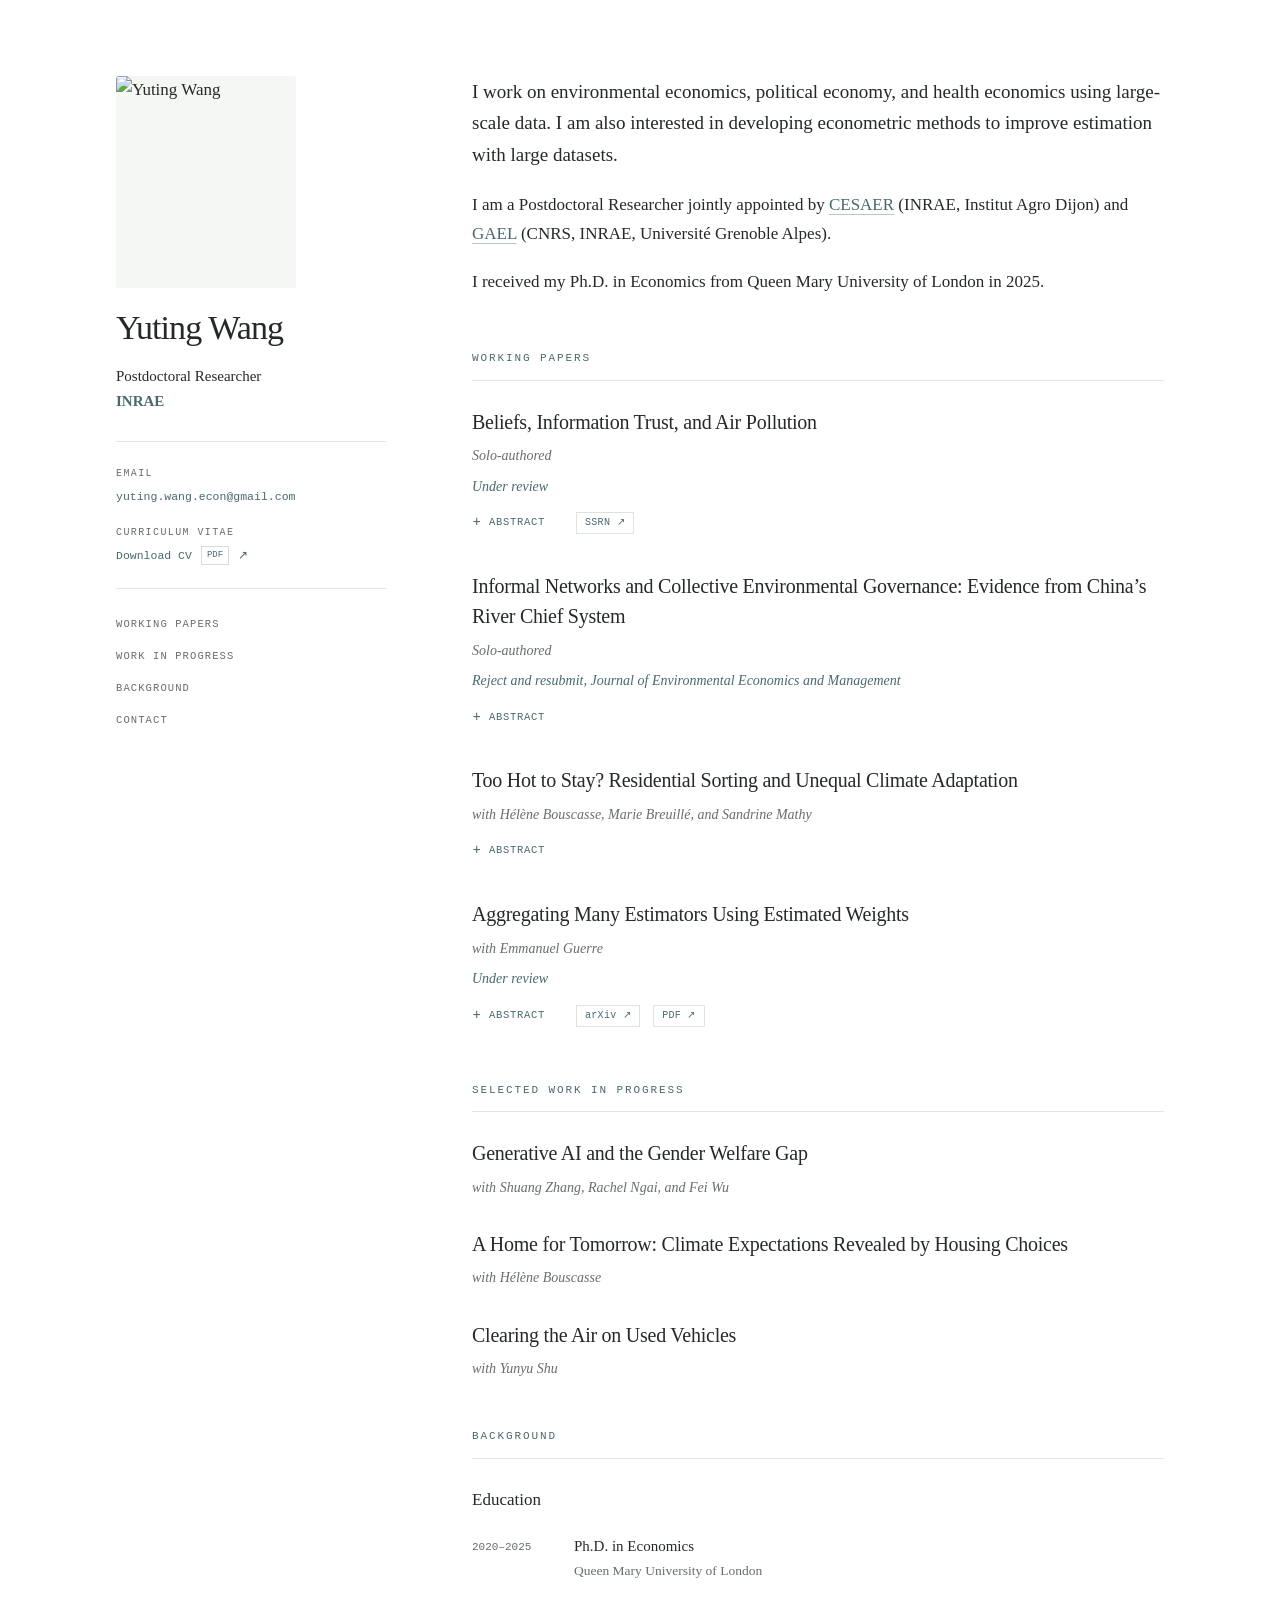
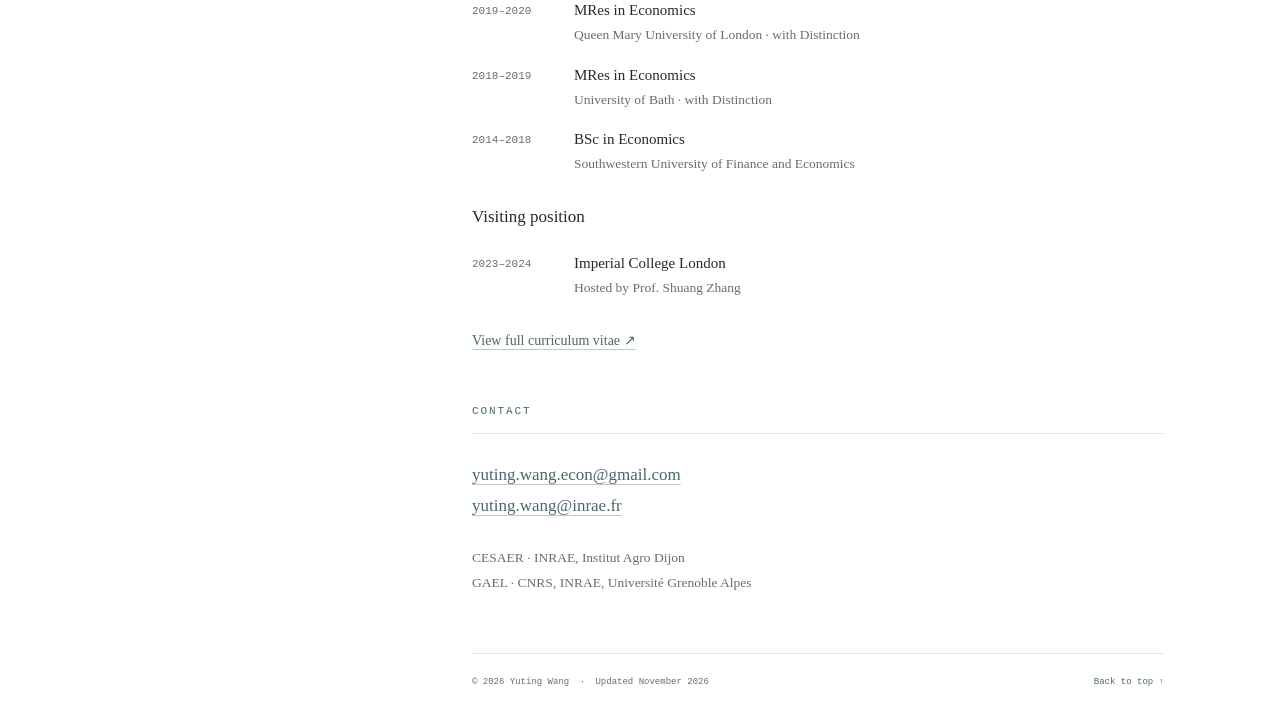
==== index.html @ bf51385b "Add files via upload" ====
<!doctype html>
<html lang="en">
<head>
  <meta charset="utf-8">
  <meta name="viewport" content="width=device-width, initial-scale=1">
  <meta name="description" content="Yuting Wang is a postdoctoral researcher at CESAER and GAEL. Research in environmental economics, health economics, political economy, and applied econometrics.">
  <meta name="author" content="Yuting Wang">
  <meta name="theme-color" content="#ffffff">
  <meta property="og:type" content="website">
  <meta property="og:title" content="Yuting Wang | Economist">
  <meta property="og:description" content="Environmental economics, health economics, political economy, and applied econometrics. Research and curriculum vitae.">
  <title>Yuting Wang | Economist</title>
  <link rel="icon" href="assets/favicon.svg" type="image/svg+xml">
  <link rel="stylesheet" href="styles.css">
</head>
<body>
  <a class="skip-link" href="#main">Skip to content</a>

  <div class="page" id="top">
    <header class="profile">
      <div class="identity">
        <img class="portrait" src="assets/yuting-wang.jpg" alt="Yuting Wang" width="180" height="212" fetchpriority="high">
        <div class="identity-text">
          <h1>Yuting Wang</h1>
          <p class="position">Postdoctoral Researcher</p>
          <p class="affiliations"><a href="https://www.inrae.fr/en">INRAE</a></p>
        </div>
      </div>

      <dl class="profile-links">
        <div>
          <dt>Email</dt>
          <dd><a href="mailto:yuting.wang.econ@gmail.com">yuting.wang.econ@gmail.com</a></dd>
        </div>
        <div>
          <dt>Curriculum vitae</dt>
          <dd><a class="cv-link" href="assets/CV_YW.pdf" download="Yuting_Wang_CV.pdf">Download CV <span class="file-type">PDF</span> <span aria-hidden="true">↗</span></a></dd>
        </div>
      </dl>

      <nav class="section-nav" aria-label="Main navigation">
        <a href="#papers">Working papers</a>
        <a href="#progress">Work in progress</a>
        <a href="#background">Background</a>
        <a href="#contact">Contact</a>
      </nav>
    </header>

    <main id="main" tabindex="-1">
      <section class="introduction" aria-label="About">
        <p class="intro-lead">I work on environmental economics, political economy, and health economics using large-scale data. I am also interested in developing econometric methods to improve estimation with large datasets.</p>
        <p>I am a Postdoctoral Researcher jointly appointed by <a href="https://cesaer.dijon.hub.inrae.fr/">CESAER</a> (INRAE, Institut Agro Dijon) and <a href="https://gael.univ-grenoble-alpes.fr/en">GAEL</a> (CNRS, INRAE, Université Grenoble Alpes).</p>
        <p>I received my Ph.D. in Economics from Queen Mary University of London in 2025.</p>
      </section>

      <section class="content-section" id="papers" aria-labelledby="papers-title">
        <h2 id="papers-title">Working papers</h2>

        <article class="paper" aria-labelledby="beliefs-title">
          <h3 id="beliefs-title">Beliefs, Information Trust, and Air Pollution</h3>
          <p class="coauthors">Solo-authored</p>
          <p class="paper-note">Under review</p>
          <div class="paper-actions">
            <details class="abstract">
              <summary aria-label="Abstract: Beliefs, Information Trust, and Air Pollution"><span class="disclosure-icon" aria-hidden="true"></span>Abstract</summary>
              <div class="abstract-body">
                <p>This paper examines how the quality of disclosures shapes public trust in official data. Using emission records from Waste-to-Energy plants in China and housing data from 92 cities, I estimate pollution beliefs through a residential sorting model. Households perceive higher and more uncertain emissions when records are flawed, despite technical explanations of the flaws. There is limited evidence of manipulation by plants, suggesting fundamental distrust. The estimated household annual willingness to pay for a one-percentage-point increase in the share of valid emission records is $1.23. The results show that low-quality disclosure discounts the value of information and erodes information trust.</p>
              </div>
            </details>
            <a class="paper-resource" href="https://papers.ssrn.com/sol3/papers.cfm?abstract_id=5648090" aria-label="Beliefs, Information Trust, and Air Pollution on SSRN">SSRN <span aria-hidden="true">↗</span></a>
          </div>
        </article>

        <article class="paper" aria-labelledby="networks-title">
          <h3 id="networks-title">Informal Networks and Collective Environmental Governance: Evidence from China’s River Chief System</h3>
          <p class="coauthors">Solo-authored</p>
          <p class="paper-note">Reject and resubmit, <em>Journal of Environmental Economics and Management</em></p>
          <div class="paper-actions">
            <details class="abstract">
              <summary aria-label="Abstract: Informal Networks and Collective Environmental Governance"><span class="disclosure-icon" aria-hidden="true"></span>Abstract</summary>
              <div class="abstract-body">
                <p>This paper examines how informal networks affect collective environmental governance when local officials are responsible for shared natural resources. I develop a tournament framework in which officials are evaluated on relative performance while facing cross-jurisdictional spillovers in collective effort. The model shows that placing greater weight on collective performance can increase collective effort provision, but that this effect may be distorted by informal ties among implementing officials. I test these predictions using China’s River Chief System, a nationwide water governance reform that assigns officials responsibility for water quality and emphasizes coordination across administrative borders. Combining firm-level pollution records with biographical data on River Chiefs in the Pearl River Basin, I find that the reform reduces water pollution, with larger effects near jurisdictional boundaries. Vertical work ties between city and provincial River Chiefs amplify this pollution-reducing effect and are associated with greater policy effort. By contrast, horizontal hometown and college ties among neighboring city River Chiefs weaken the reform’s effectiveness and are negatively associated with cross-border policy effort, especially among officials with stronger promotion incentives. The results show that collective accountability can partially internalize transboundary environmental externalities, but its effectiveness remains constrained by relative-ranking evaluation.</p>
              </div>
            </details>
          </div>
        </article>

        <article class="paper" aria-labelledby="heatwaves-title">
          <h3 id="heatwaves-title">Too Hot to Stay? Residential Sorting and Unequal Climate Adaptation</h3>
          <p class="coauthors">with <a href="https://sites.google.com/view/helene-bouscasse/accueil?authuser=0">Hélène Bouscasse</a>, <a href="https://sites.google.com/site/breuillemarie/">Marie Breuillé</a>, and <a href="https://gael.univ-grenoble-alpes.fr/en/sandrine-mathy">Sandrine Mathy</a></p>
          <div class="paper-actions">
            <details class="abstract">
              <summary aria-label="Abstract: Too Hot to Stay?"><span class="disclosure-icon" aria-hidden="true"></span>Abstract</summary>
              <div class="abstract-body">
                <p>We study whether residential mobility is an effective margin of adaptation to extreme heat and who benefits. Using French administrative microdata linked to fine scale temperature records, we estimate the causal impact of heatwaves on migration. One additional heatwave day leads to a 0.5 percentage point higher overall likelihood of migration to cooler municipalities. Responses are strongest for short distance moves and moves preserving workplaces, and most moves are between municipalities with similar residential environments. Relocation yields substantial and persistent reductions in exposure, with similar gains across groups among movers. Unequal mobility drives inequality in benefits, as the most responsive 20% of households capture over 40% of gains.</p>
              </div>
            </details>
          </div>
        </article>

        <article class="paper" aria-labelledby="estimators-title">
          <h3 id="estimators-title">Aggregating Many Estimators Using Estimated Weights</h3>
          <p class="coauthors">with <a href="https://eoguerre.github.io/">Emmanuel Guerre</a></p>
          <p class="paper-note">Under review</p>
          <div class="paper-actions">
            <details class="abstract">
              <summary aria-label="Abstract: Aggregating Many Estimators Using Estimated Weights"><span class="disclosure-icon" aria-hidden="true"></span>Abstract</summary>
              <div class="abstract-body">
                <p>Consider an increasing number of consistent estimators to be averaged when only estimated weights are available. The underlying parameter of interest can be identical across estimators (homogeneity) or not (heterogeneity). The contribution of the paper is threefold. First, it is shown that the interaction of the estimated weights with the estimators can generate specific bias terms. This constrains the number of estimators that can be aggregated when weight estimation is ignored in inference. Second, the paper proposes estimated adaptive weights, which allow for standard Gaussian inference in a uniform manner and are asymptotically optimal both under homogeneity and heterogeneity. Third, conditions ensuring the validity of the Cochran (1937) Q test of homogeneity with estimated variance are given.</p>
              </div>
            </details>
            <a class="paper-resource" href="https://arxiv.org/abs/2609.19415" aria-label="Aggregating Many Estimators Using Estimated Weights on arXiv">arXiv <span aria-hidden="true">↗</span></a>
            <a class="paper-resource" href="https://arxiv.org/pdf/2609.19415" aria-label="PDF: Aggregating Many Estimators Using Estimated Weights">PDF <span aria-hidden="true">↗</span></a>
          </div>
        </article>
      </section>

      <section class="content-section" id="progress" aria-labelledby="progress-title">
        <h2 id="progress-title">Selected work in progress</h2>
        <article class="paper">
          <h3>Generative AI and the Gender Welfare Gap</h3>
          <p class="coauthors">with <a href="https://sites.google.com/view/shuangzhang">Shuang Zhang</a>, <a href="https://sites.google.com/view/rachelngai/home">Rachel Ngai</a>, and <a href="https://en.saif.sjtu.edu.cn/faculty-research/wu-fei">Fei Wu</a></p>
        </article>
        <article class="paper">
          <h3>A Home for Tomorrow: Climate Expectations Revealed by Housing Choices</h3>
          <p class="coauthors">with <a href="https://sites.google.com/view/helene-bouscasse/accueil?authuser=0">Hélène Bouscasse</a></p>
        </article>
        <article class="paper">
          <h3>Clearing the Air on Used Vehicles</h3>
          <p class="coauthors">with <a href="https://www.yunyu-shu.com/research/">Yunyu Shu</a></p>
        </article>
      </section>

      <section class="content-section" id="background" aria-labelledby="background-title">
        <h2 id="background-title">Background</h2>
        <h3 class="subsection-title">Education</h3>
        <dl class="education-list">
          <div><dt>2020–2025</dt><dd><strong>Ph.D. in Economics</strong><span>Queen Mary University of London</span></dd></div>
          <div><dt>2019–2020</dt><dd><strong>MRes in Economics</strong><span>Queen Mary University of London · with Distinction</span></dd></div>
          <div><dt>2018–2019</dt><dd><strong>MRes in Economics</strong><span>University of Bath · with Distinction</span></dd></div>
          <div><dt>2014–2018</dt><dd><strong>BSc in Economics</strong><span>Southwestern University of Finance and Economics</span></dd></div>
        </dl>
        <h3 class="subsection-title">Visiting position</h3>
        <dl class="education-list">
          <div><dt>2023–2024</dt><dd><strong>Imperial College London</strong><span>Hosted by Prof. Shuang Zhang</span></dd></div>
        </dl>
        <a class="text-link" href="assets/CV_YW.pdf">View full curriculum vitae <span aria-hidden="true">↗</span></a>
      </section>

      <section class="content-section contact-section" id="contact" aria-labelledby="contact-title">
        <h2 id="contact-title">Contact</h2>
        <address>
          <a href="mailto:yuting.wang.econ@gmail.com">yuting.wang.econ@gmail.com</a>
          <a href="mailto:yuting.wang@inrae.fr">yuting.wang@inrae.fr</a>
        </address>
        <p class="contact-affiliations"><a href="https://cesaer.dijon.hub.inrae.fr/">CESAER · INRAE, Institut Agro Dijon</a><br><a href="https://gael.univ-grenoble-alpes.fr/en">GAEL · CNRS, INRAE, Université Grenoble Alpes</a></p>
      </section>

      <footer>
        <p>© 2026 Yuting Wang <span class="footer-dot" aria-hidden="true">·</span> <span>Updated November 2026</span></p>
        <a href="#top">Back to top <span aria-hidden="true">↑</span></a>
      </footer>
    </main>
  </div>
</body>
</html>
---- styles.css ----
/* A build-free academic website. All fonts are available on the visitor's device. */
:root {
  color-scheme: light;
  --ink: #252a27;
  --muted: #686e69;
  --accent: #49696d;
  --line: #e3e7e3;
  --wash: #f5f7f4;
  --serif: Georgia, "Times New Roman", serif;
  --mono: "SFMono-Regular", Consolas, "Liberation Mono", monospace;
}

* { box-sizing: border-box; }
html { scroll-behavior: smooth; scroll-padding-top: 2rem; }
body {
  margin: 0;
  background: #fff;
  color: var(--ink);
  font-family: var(--serif);
  font-size: 17px;
  line-height: 1.7;
  -webkit-font-smoothing: antialiased;
}
::selection { background: #dce8df; color: #183b2c; }
a {
  color: var(--accent);
  text-decoration-thickness: 1px;
  text-underline-offset: 4px;
}
a:hover { color: #183b2c; }
a:focus-visible, summary:focus-visible {
  outline: 2px solid var(--accent);
  outline-offset: 5px;
  border-radius: 1px;
}
p { margin: 0 0 1.1em; }
h1, h2, h3 { margin: 0; }
img { display: block; max-width: 100%; }
.skip-link {
  position: fixed;
  top: 12px;
  left: 12px;
  z-index: 10;
  padding: 8px 16px;
  background: var(--ink);
  color: white;
  transform: translateY(-180%);
}
.skip-link:focus { transform: translateY(0); color: white; }
.page {
  max-width: 1136px;
  margin: 0 auto;
  padding: 76px 44px 32px;
  display: grid;
  grid-template-columns: 270px minmax(0, 1fr);
  column-gap: 86px;
  align-items: start;
}
.profile { position: sticky; top: 48px; }
.portrait {
  width: 180px;
  height: 212px;
  object-fit: cover;
  object-position: center;
  border-radius: 3px;
  background: var(--wash);
}
h1 { margin: 20px 0 9px; font-size: 34px; line-height: 1.2; font-weight: 500; letter-spacing: -.9px; }
.position { margin: 15px 0 0; font-size: 15px; }
.affiliations { margin: 0; font-size: 15px; }
.affiliations a { font-weight: 600; text-decoration: none; }
.affiliations a:hover { text-decoration: underline; }
.affiliations span { color: var(--muted); padding: 0 3px; }
.profile-links {
  margin: 26px 0 0;
  padding: 22px 0;
  border-top: 1px solid var(--line);
  border-bottom: 1px solid var(--line);
  font-family: var(--mono);
  font-size: 11.5px;
  line-height: 1.9;
}
.profile-links div + div { margin-top: 15px; }
.profile-links dt { font-size: 10px; letter-spacing: 1.4px; text-transform: uppercase; color: var(--muted); }
.profile-links dd { margin: 3px 0 0; overflow-wrap: anywhere; }
.profile-links a { text-decoration: none; }
.profile-links a:hover { text-decoration: underline; }
.cv-link { display: inline-flex; align-items: center; gap: 9px; }
.file-type { padding: 0 5px; font-size: 9px; line-height: 1.8; border: 1px solid #d4ded7; }
.section-nav { display: grid; margin-top: 21px; gap: 2px; }
.section-nav a {
  width: fit-content;
  padding: 7px 0;
  font-family: var(--mono);
  font-size: 10.5px;
  line-height: 1.5;
  letter-spacing: 1.1px;
  text-transform: uppercase;
  text-decoration: none;
  color: var(--muted);
}
.section-nav a:hover, .section-nav a:focus-visible { color: var(--accent); text-decoration: underline; text-underline-offset: 6px; }
main { min-width: 0; }
main:focus { outline: none; }
.introduction { margin-bottom: 54px; }
.intro-lead { margin-bottom: 21px; font-size: 19px; line-height: 1.65; }
.introduction p:last-child { margin-bottom: 0; }
.introduction a { text-decoration-color: #b9c9bf; }
.content-section { scroll-margin-top: 32px; margin-top: 48px; }
.content-section h2 {
  padding-bottom: 13px;
  margin-bottom: 27px;
  border-bottom: 1px solid var(--line);
  font-family: var(--mono);
  color: var(--accent);
  font-size: 11px;
  line-height: 1.5;
  font-weight: 400;
  letter-spacing: 1.9px;
  text-transform: uppercase;
}
.paper + .paper { margin-top: 31px; }
.paper h3 { font-size: 20px; line-height: 1.48; font-weight: 400; letter-spacing: -.25px; text-wrap: pretty; }
.paper-note { margin: 7px 0 0; color: var(--accent); font-size: 14px; font-style: italic; }
.coauthors { margin: 7px 0 0; color: var(--muted); font-size: 14px; line-height: 1.65; font-style: italic; }
.coauthors a { color: inherit; text-decoration: none; }
.coauthors a:hover { color: var(--accent); text-decoration: underline; }
.paper-actions {
  display: grid;
  grid-template-columns: 91px max-content max-content minmax(0, 1fr);
  gap: 0 13px;
  align-items: start;
  margin-top: 7px;
}
.abstract { display: block; grid-column: 1 / -1; grid-row: 1; min-width: 0; }
.abstract summary {
  display: inline-flex;
  align-items: center;
  gap: 7px;
  min-height: 36px;
  width: fit-content;
  cursor: pointer;
  list-style: none;
  color: var(--accent);
  font-family: var(--mono);
  font-size: 10.5px;
  text-transform: uppercase;
  letter-spacing: .7px;
}
.abstract summary::-webkit-details-marker { display: none; }
.abstract summary:hover { color: #183b2c; text-decoration: underline; text-underline-offset: 5px; }
.disclosure-icon { display: inline-grid; place-items: center; width: 10px; font-size: 14px; }
.disclosure-icon::before { content: "+"; }
.abstract[open] .disclosure-icon::before { content: "−"; }
.abstract-body {
  margin: 10px 0 2px;
  padding: 15px 20px;
  border-left: 2px solid #bdcec1;
  background: var(--wash);
  font-size: 15px;
  line-height: 1.8;
  color: #424a44;
}
.abstract-body p { margin: 0; }
.paper-resource {
  grid-column: 2;
  grid-row: 1;
  align-self: start;
  margin-top: 7px;
  padding: 2px 8px;
  border: 1px solid #dce4de;
  font-family: var(--mono);
  font-size: 10px;
  line-height: 1.6;
  letter-spacing: .3px;
  text-decoration: none;
}
.paper-resource + .paper-resource { grid-column: 3; }
.paper-resource:hover { border-color: var(--accent); background: var(--wash); }
.section-intro { margin: -1px 0 21px; font-size: 15.5px; line-height: 1.6; }
.teaching-list { margin: 0; padding: 0; list-style: none; }
.teaching-list li {
  display: grid;
  grid-template-columns: minmax(0, 1fr) max-content;
  align-items: baseline;
  gap: 18px;
  padding: 10px 0;
  border-bottom: 1px solid #eef0ed;
  font-size: 15px;
  line-height: 1.6;
}
.teaching-list li:last-child { border-bottom: 0; }
.years { color: var(--muted); font-family: var(--mono); font-size: 10.5px; white-space: nowrap; }
.subsection-title { margin: 0 0 19px; font-size: 17px; font-weight: 400; }
.education-list { margin: 0 0 28px; }
.education-list > div { display: grid; grid-template-columns: 90px minmax(0, 1fr); gap: 12px; margin-top: 17px; }
.education-list dt { padding-top: 4px; font-family: var(--mono); font-size: 11px; color: var(--muted); }
.education-list dd { margin: 0; font-size: 15px; line-height: 1.6; }
.education-list strong { display: block; font-weight: 400; }
.education-list dd span { display: block; margin-top: 2px; font-size: 13.5px; color: var(--muted); }
.text-link { font-size: 14px; text-decoration-color: #bdcec1; }
address { display: grid; gap: 2px; font-style: normal; font-size: 17px; overflow-wrap: anywhere; }
address a { width: fit-content; text-decoration-color: #bdcec1; }
.contact-affiliations { margin: 24px 0 0; font-size: 13.5px; line-height: 1.9; color: var(--muted); }
.contact-affiliations a { color: inherit; text-decoration: none; }
.contact-affiliations a:hover { text-decoration: underline; color: var(--accent); }
footer {
  display: flex;
  align-items: baseline;
  justify-content: space-between;
  gap: 14px;
  margin-top: 57px;
  padding-top: 20px;
  border-top: 1px solid var(--line);
  font-family: var(--mono);
  font-size: 9px;
  line-height: 1.9;
  color: var(--muted);
}
footer p { margin: 0; }
.footer-dot { margin: 0 5px; }
footer a { white-space: nowrap; text-decoration: none; }

@media (min-width: 1400px) {
  .page { padding-top: 88px; }
}
@media (max-width: 1000px) {
  .page { grid-template-columns: 225px minmax(0, 1fr); gap: 52px; padding: 56px 36px 28px; }
  .profile-links { font-size: 10.5px; }
  .paper h3 { font-size: 19px; }
  .teaching-list li { grid-template-columns: 1fr; gap: 3px; }
  footer { flex-wrap: wrap; }
}
@media (max-width: 760px) {
  html { scroll-padding-top: 20px; }
  .page { display: block; max-width: 660px; padding: 34px 25px 25px; }
  .profile { position: static; margin-bottom: 38px; }
  .identity { display: flex; align-items: center; gap: 24px; }
  .portrait { width: 108px; height: 127px; flex: 0 0 auto; }
  h1 { margin: 0 0 7px; font-size: 32px; }
  .position { margin: 9px 0 0; font-size: 14px; }
  .affiliations { font-size: 14px; }
  .profile-links { display: flex; flex-wrap: wrap; gap: 15px 28px; margin-top: 24px; padding: 17px 0; font-size: 11px; }
  .profile-links div + div { margin: 0; }
  .section-nav { display: flex; flex-wrap: wrap; gap: 3px 20px; margin-top: 13px; }
  .section-nav a { min-height: 38px; display: inline-flex; align-items: center; font-size: 10px; }
  .introduction { margin-bottom: 38px; }
  .intro-lead { font-size: 19px; }
  .content-section { margin-top: 40px; }
  .content-section h2 { margin-bottom: 23px; }
  .paper h3 { font-size: 20px; }
  .paper + .paper { margin-top: 28px; }
  .teaching-list li { grid-template-columns: minmax(0, 1fr) max-content; gap: 16px; }
  footer { margin-top: 42px; }
}
@media (max-width: 420px) {
  body { font-size: 16px; }
  .page { padding: 27px 21px 22px; }
  .identity { gap: 19px; }
  .portrait { width: 91px; height: 108px; }
  h1 { font-size: 29px; }
  .position, .affiliations { font-size: 12.5px; }
  .profile-links { gap: 13px 24px; }
  .profile-links dd { margin-top: 1px; }
  .section-nav { column-gap: 18px; }
  .section-nav a { font-size: 9.5px; }
  .paper h3 { font-size: 19px; }
  .paper-actions { gap: 0 11px; }
  .abstract-body { padding: 12px 15px; font-size: 14px; }
  .teaching-list li { grid-template-columns: 1fr; gap: 3px; }
  .education-list > div { grid-template-columns: 76px minmax(0, 1fr); gap: 8px; }
  .education-list dt { font-size: 10px; }
  address { font-size: 15px; }
}
@media (prefers-reduced-motion: reduce) {
  html { scroll-behavior: auto; }
}
@media print {
  @page { margin: 18mm; }
  body { font-size: 11pt; line-height: 1.5; }
  .page { display: block; max-width: none; padding: 0; }
  .profile { position: static; margin-bottom: 24px; }
  .portrait, .section-nav, .skip-link, .profile-links, footer a { display: none; }
  h1 { margin: 0 0 5px; font-size: 25pt; }
  .position { margin-top: 0; }
  .introduction { margin-bottom: 24px; }
  .intro-lead { font-size: 13pt; }
  .content-section { margin-top: 28px; }
  .content-section h2 { break-after: avoid; }
  .paper h3 { font-size: 13pt; break-after: avoid; }
  .paper + .paper { margin-top: 20px; }
  .paper-actions { display: block; }
  .abstract, .abstract-body { display: block; }
  .abstract::details-content { content-visibility: visible; }
  .abstract summary { display: none; }
  .abstract-body { margin: 8px 0; padding: 0; border: 0; background: none; font-size: 10pt; }
  .paper-resource { display: inline-block; margin-right: 8px; }
  a { color: inherit; }
  .teaching-list li { grid-template-columns: minmax(0, 1fr) max-content; }
}
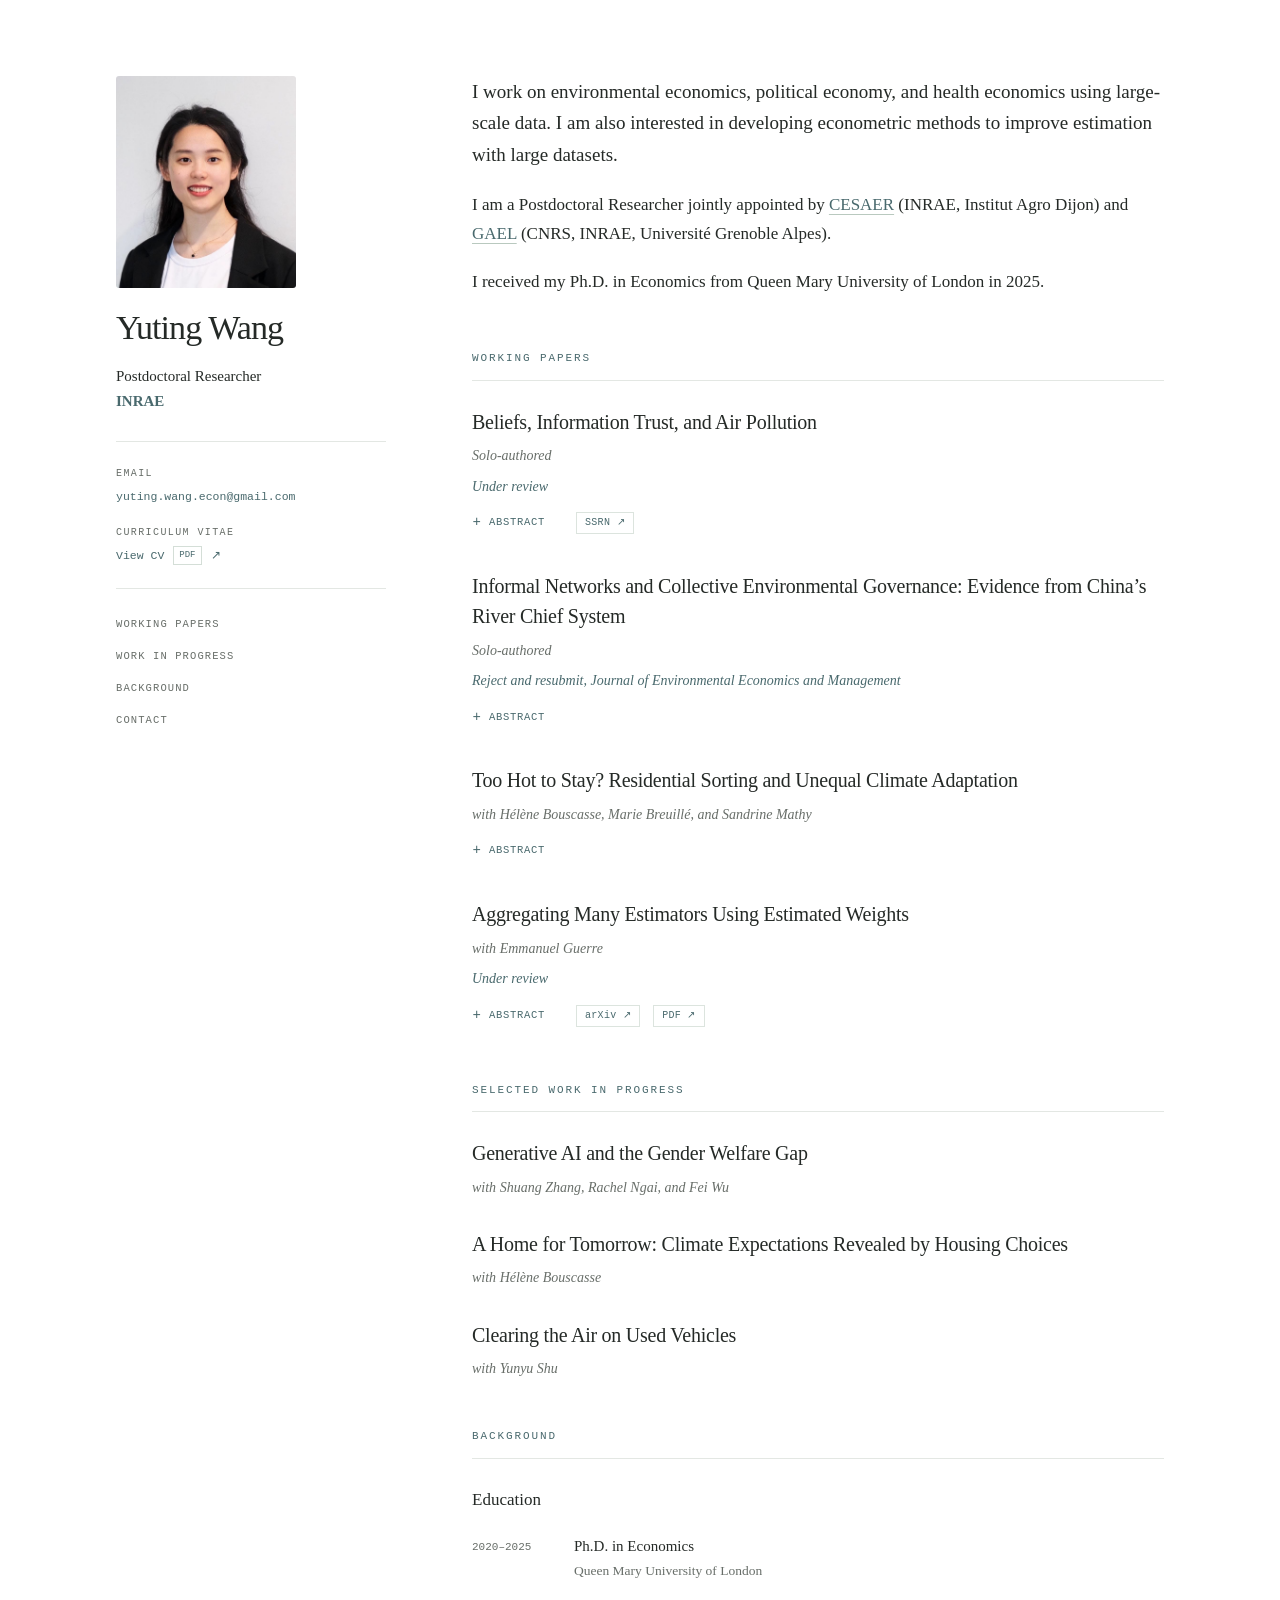
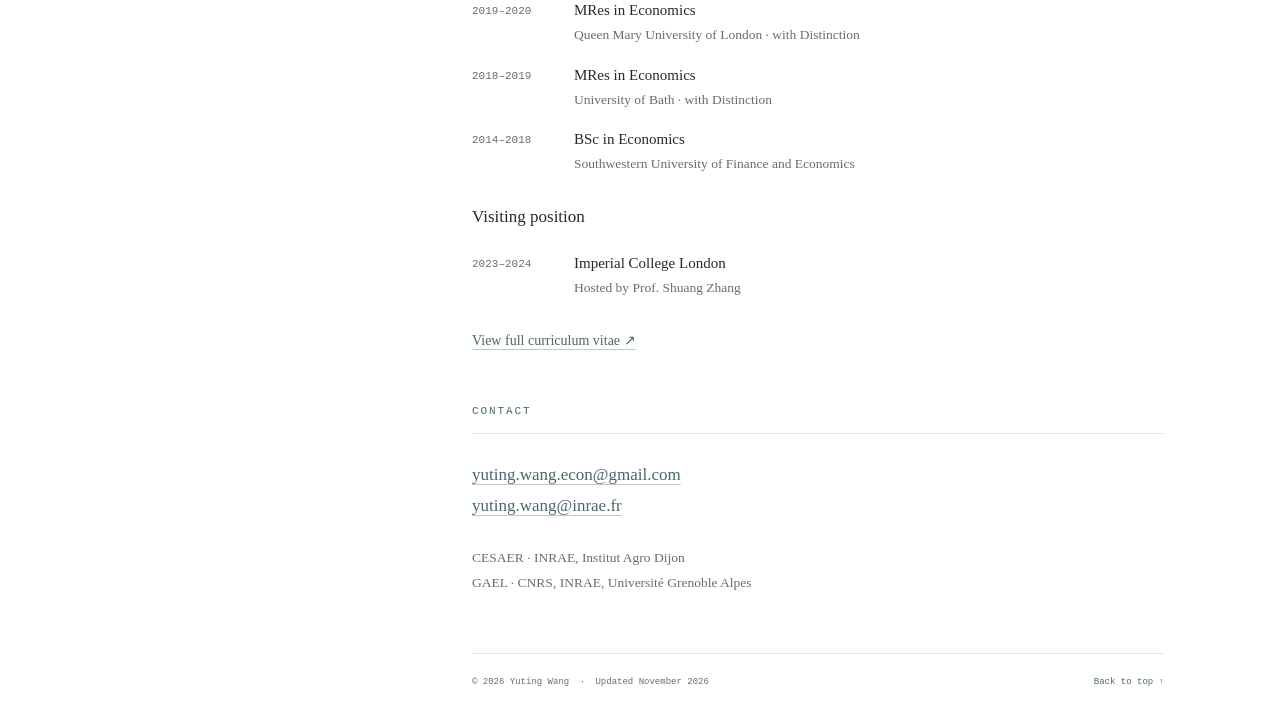
==== commit 5b67ce93: "Add files via upload" ====
--- a/index.html
+++ b/index.html
@@ -10,7 +10,7 @@
   <meta property="og:title" content="Yuting Wang | Economist">
   <meta property="og:description" content="Environmental economics, health economics, political economy, and applied econometrics. Research and curriculum vitae.">
   <title>Yuting Wang | Economist</title>
-  <link rel="icon" href="assets/favicon.svg" type="image/svg+xml">
+  <link rel="icon" href="favicon.svg" type="image/svg+xml">
   <link rel="stylesheet" href="styles.css">
 </head>
 <body>
@@ -19,7 +19,7 @@
   <div class="page" id="top">
     <header class="profile">
       <div class="identity">
-        <img class="portrait" src="assets/yuting-wang.jpg" alt="Yuting Wang" width="180" height="212" fetchpriority="high">
+        <img class="portrait" src="yuting-wang.jpg" alt="Yuting Wang" width="180" height="212" fetchpriority="high">
         <div class="identity-text">
           <h1>Yuting Wang</h1>
           <p class="position">Postdoctoral Researcher</p>
@@ -34,7 +34,7 @@
         </div>
         <div>
           <dt>Curriculum vitae</dt>
-          <dd><a class="cv-link" href="assets/CV_YW.pdf" download="Yuting_Wang_CV.pdf">Download CV <span class="file-type">PDF</span> <span aria-hidden="true">↗</span></a></dd>
+          <dd><a class="cv-link" href="CV_YW.pdf" target="_blank" rel="noopener noreferrer" aria-label="View CV (PDF, opens in a new tab)">View CV <span class="file-type">PDF</span> <span aria-hidden="true">↗</span></a></dd>
         </div>
       </dl>
 
@@ -144,7 +144,7 @@
         <dl class="education-list">
           <div><dt>2023–2024</dt><dd><strong>Imperial College London</strong><span>Hosted by Prof. Shuang Zhang</span></dd></div>
         </dl>
-        <a class="text-link" href="assets/CV_YW.pdf">View full curriculum vitae <span aria-hidden="true">↗</span></a>
+        <a class="text-link" href="CV_YW.pdf" target="_blank" rel="noopener noreferrer" aria-label="View full curriculum vitae (PDF, opens in a new tab)">View full curriculum vitae <span aria-hidden="true">↗</span></a>
       </section>
 
       <section class="content-section contact-section" id="contact" aria-labelledby="contact-title">
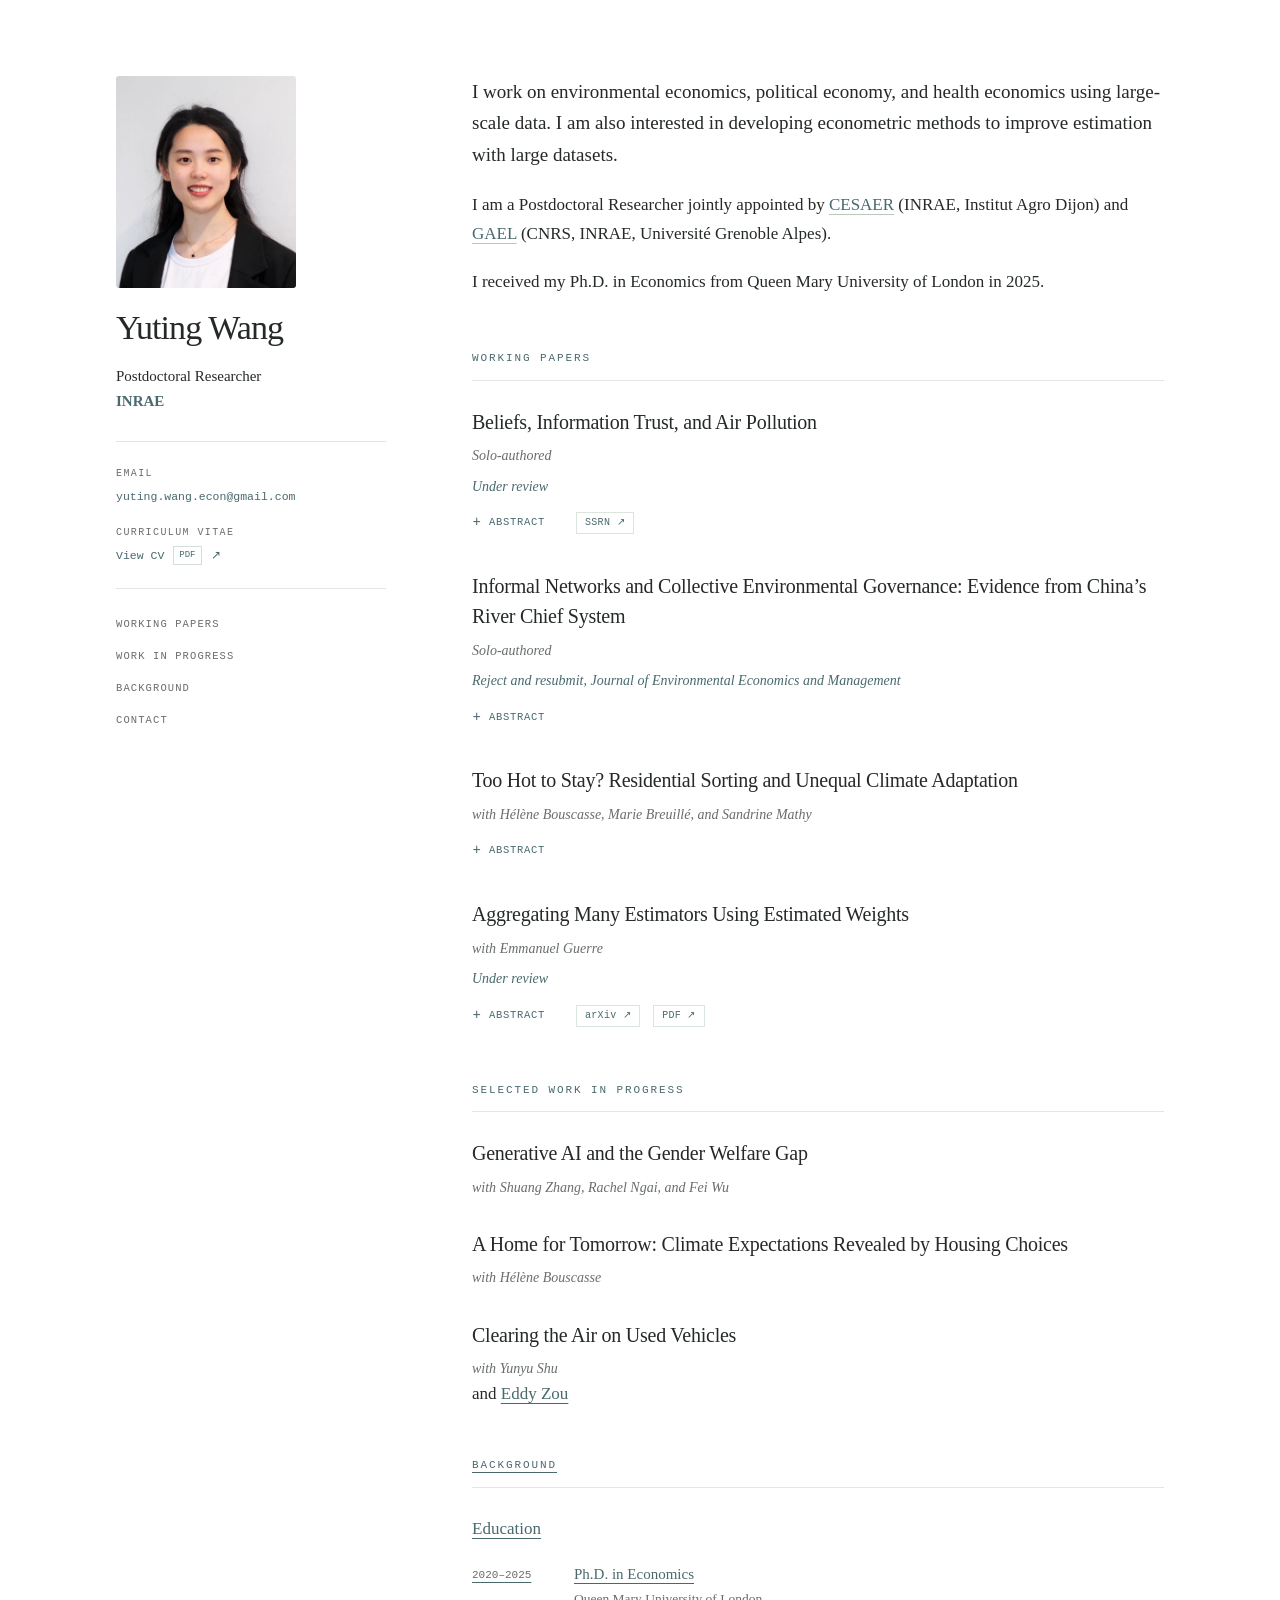
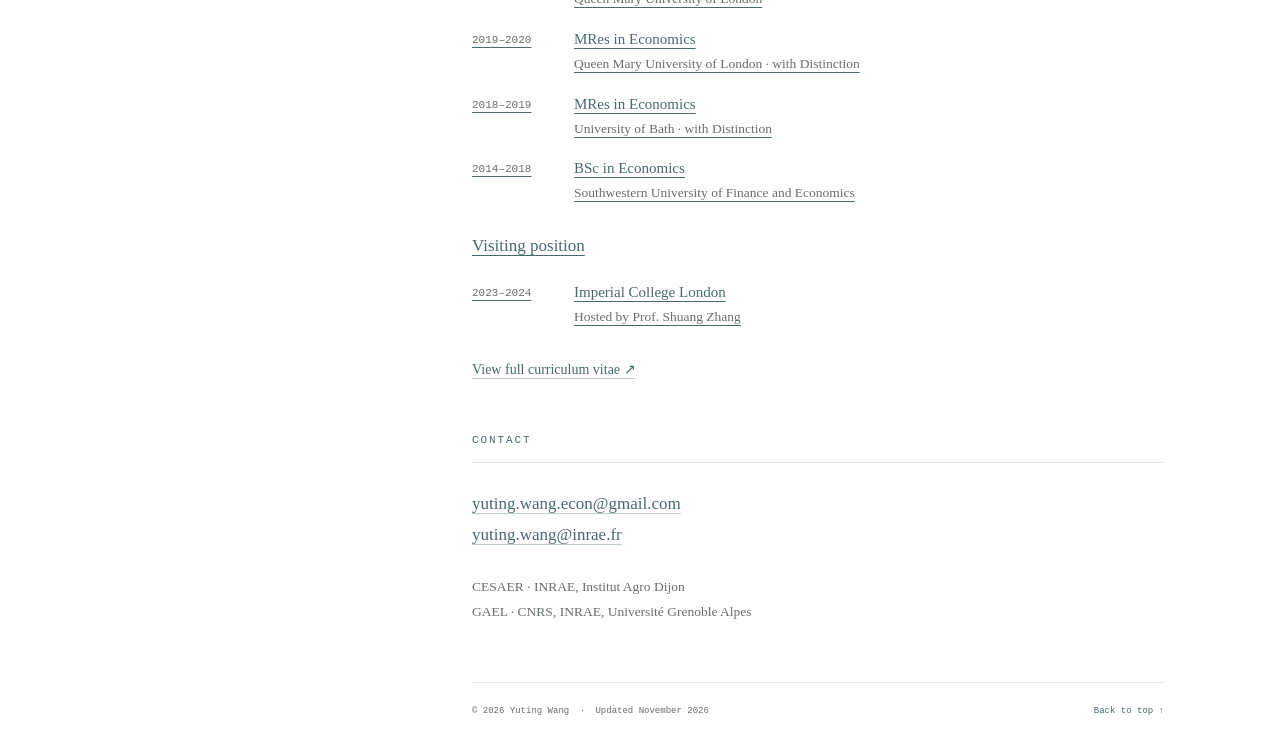
==== commit 84de7714: "Add Eddy Zou as coauthor in index.html Updated coauthors section to include Eddy Zou." ====
--- a/index.html
+++ b/index.html
@@ -127,7 +127,7 @@
         </article>
         <article class="paper">
           <h3>Clearing the Air on Used Vehicles</h3>
-          <p class="coauthors">with <a href="https://www.yunyu-shu.com/research/">Yunyu Shu</a></p>
+          <p class="coauthors">with <a href="https://www.yunyu-shu.com/research/">Yunyu Shu</a></p> and <a href="https://sites.google.com/view/eddyzou/home">Eddy Zou
         </article>
       </section>
 
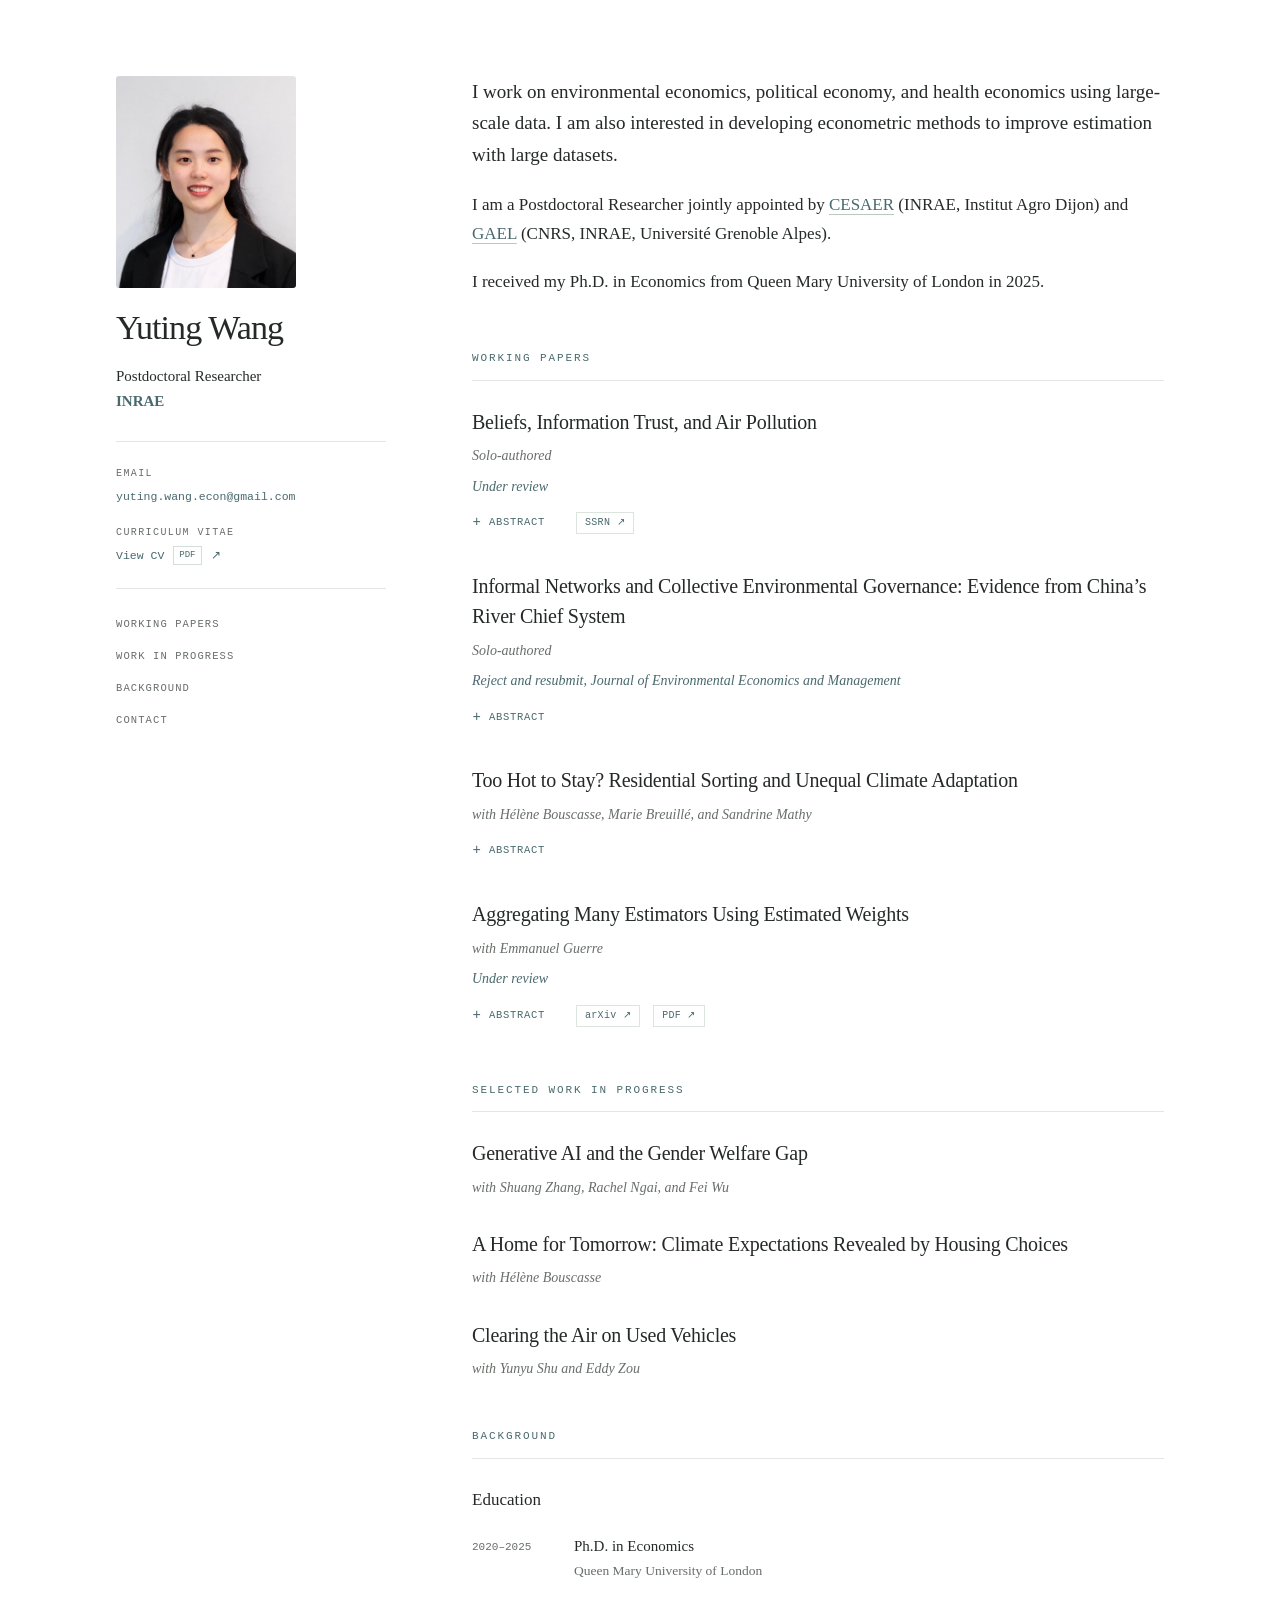
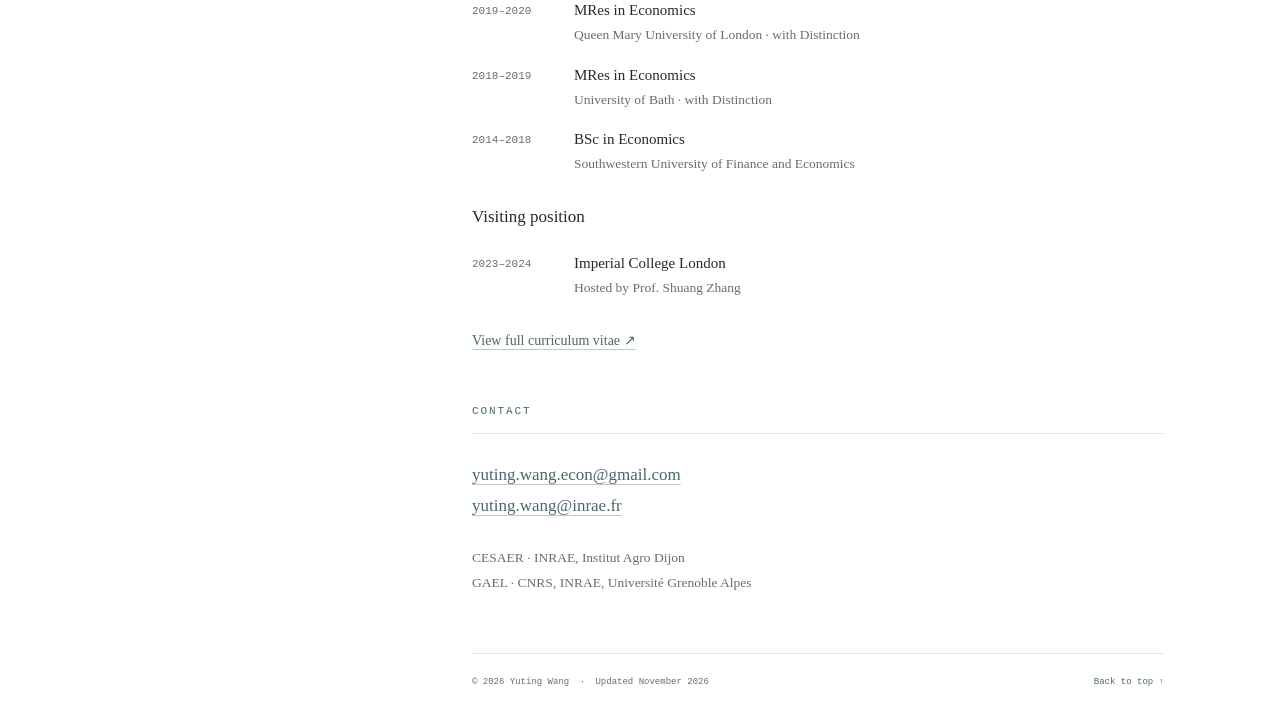
==== commit 1dae6d73: "Update index.html" ====
--- a/index.html
+++ b/index.html
@@ -127,7 +127,7 @@
         </article>
         <article class="paper">
           <h3>Clearing the Air on Used Vehicles</h3>
-          <p class="coauthors">with <a href="https://www.yunyu-shu.com/research/">Yunyu Shu</a></p> and <a href="https://sites.google.com/view/eddyzou/home">Eddy Zou
+          <p class="coauthors">with <a href="https://www.yunyu-shu.com/research/">Yunyu Shu and <a href="https://sites.google.com/view/eddyzou/home">Eddy Zou</a></p>
         </article>
       </section>
 
